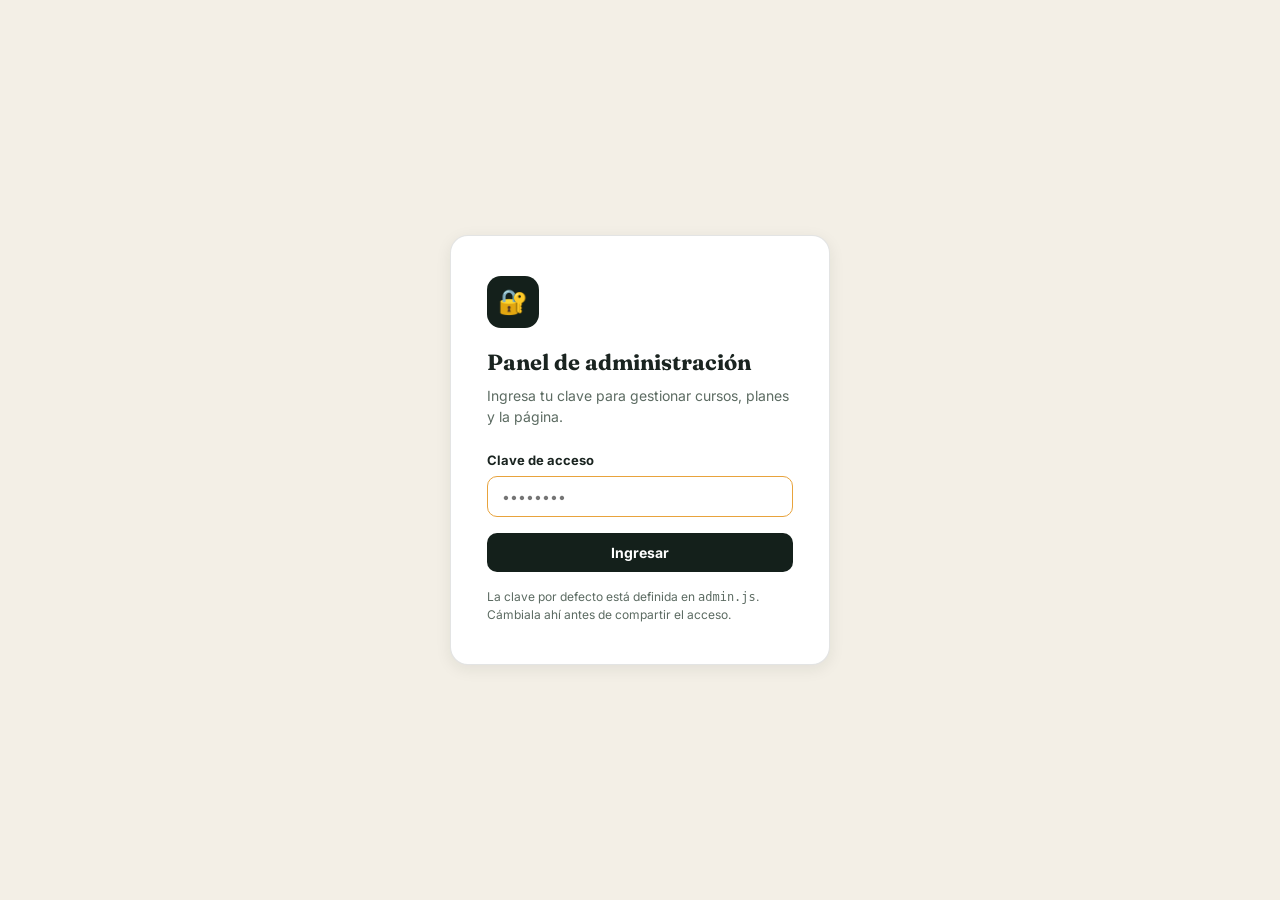
==== admin/index.html @ 1b9ebc75 "Create index.html" ====
<!DOCTYPE html>
<html lang="es-PE">
<head>
<meta charset="UTF-8">
<meta name="viewport" content="width=device-width, initial-scale=1.0">
<title>Panel de administración — El Profe Contreras</title>
<meta name="robots" content="noindex, nofollow">
<link rel="stylesheet" href="admin.css">
</head>
<body>

<!-- ===================== LOGIN ===================== -->
<div class="pantalla-login" id="pantalla-login">
  <div class="tarjeta-login">
    <div class="icono-login">🔐</div>
    <h1>Panel de administración</h1>
    <p class="subtitulo">Ingresa tu clave para gestionar cursos, planes y la página.</p>

    <div class="mensaje-error-login" id="login-error"></div>

    <form id="form-login">
      <div class="campo">
        <label for="input-clave">Clave de acceso</label>
        <input type="password" id="input-clave" placeholder="••••••••" required autofocus>
      </div>
      <button type="submit" class="btn btn-primario btn-ancho">Ingresar</button>
    </form>

    <p class="campo-ayuda" style="margin-top:16px">La clave por defecto está definida en <code>admin.js</code>. Cámbiala ahí antes de compartir el acceso.</p>
  </div>
</div>

<!-- ===================== PANEL ===================== -->
<div class="pantalla-panel" id="pantalla-panel">
  <div class="barra-superior">
    <div class="marca-admin">
      📚 El Profe Contreras <span class="badge-panel">Panel</span>
    </div>
    <div style="display:flex;align-items:center;gap:20px">
      <a href="../index.html" class="enlace-ver-sitio" target="_blank">Ver sitio público ↗</a>
      <button class="btn btn-ghost" style="color:#fff;border-color:rgba(255,255,255,0.3)" onclick="cerrarSesion()">Cerrar sesión</button>
    </div>
  </div>

  <div class="contenido-admin">
    <div class="tabs-admin">
      <button class="tab-admin activa" data-tab="cursos">📖 Cursos</button>
      <button class="tab-admin" data-tab="planes">💳 Planes / Suscripción</button>
      <button class="tab-admin" data-tab="envivo">🔴 Estado En Vivo</button>
      <button class="tab-admin" data-tab="config">⚙️ Configuración general</button>
      <button class="tab-admin" data-tab="suscriptores">📩 Boletín</button>
    </div>

    <!-- ===================== TAB: CURSOS ===================== -->
    <div class="panel-tab visible" id="panel-cursos">
      <div class="bloque">
        <h2 id="titulo-form-curso">Agregar nuevo curso</h2>
        <p class="descripcion-bloque">Estos datos aparecen tal cual en las tarjetas del sitio público.</p>

        <form id="form-curso">
          <input type="hidden" id="curso-id">
          <div class="grid-form">
            <div class="campo campo-ancho-completo">
              <label for="curso-titulo">Título del curso</label>
              <input type="text" id="curso-titulo" placeholder="Ej: Canva para crear piezas que sí venden" required>
            </div>

            <div class="campo">
              <label for="curso-categoria">Categoría</label>
              <input type="text" id="curso-categoria" placeholder="Ej: Diseño gráfico" required>
            </div>

            <div class="campo">
              <label for="curso-nivel">Nivel</label>
              <select id="curso-nivel">
                <option>Principiante</option>
                <option>Intermedio</option>
                <option>Avanzado</option>
                <option>Todo nivel</option>
                <option>Profesional</option>
              </select>
            </div>

            <div class="campo">
              <label for="curso-modalidad">Modalidad</label>
              <input type="text" id="curso-modalidad" placeholder="Ej: Grabado + Q&A en vivo" required>
            </div>

            <div class="campo">
              <label for="curso-duracion">Duración</label>
              <input type="text" id="curso-duracion" placeholder="Ej: 6 sesiones · 8 horas" required>
            </div>

            <div class="campo">
              <label for="curso-precio">Precio (S/)</label>
              <input type="number" id="curso-precio" min="0" step="1" required>
            </div>

            <div class="campo">
              <label for="curso-precio-antes">Precio anterior (opcional, para mostrar descuento)</label>
              <input type="number" id="curso-precio-antes" min="0" step="1">
            </div>

            <div class="campo">
              <label for="curso-portada">Color de portada</label>
              <select id="curso-portada">
                <option value="gradient-1">Ámbar–Salvia</option>
                <option value="gradient-2">Grafito oscuro</option>
                <option value="gradient-3">Terracota–Ámbar</option>
                <option value="gradient-4">Verde profundo</option>
                <option value="gradient-5">Ámbar–Terracota</option>
                <option value="gradient-6">Salvia–Grafito</option>
              </select>
            </div>

            <div class="campo campo-checkbox">
              <input type="checkbox" id="curso-destacado">
              <label for="curso-destacado">Marcar como "Top ventas"</label>
            </div>

            <div class="campo campo-ancho-completo">
              <label for="curso-resumen">Resumen breve (opcional)</label>
              <textarea id="curso-resumen" placeholder="1-2 líneas describiendo qué aprenderá el alumno"></textarea>
            </div>
          </div>

          <div class="acciones-form">
            <button type="submit" class="btn btn-ambar">Guardar curso</button>
            <button type="button" class="btn btn-ghost" id="btn-cancelar-edicion-curso">Cancelar edición</button>
          </div>
        </form>
      </div>

      <div class="bloque">
        <h2>Cursos publicados</h2>
        <p class="descripcion-bloque">Edita, oculta o elimina cualquier curso. Los ocultos no aparecen en el sitio público pero quedan guardados.</p>
        <div class="tabla-wrap">
          <table class="tabla-admin">
            <thead>
              <tr><th>Curso</th><th>Precio</th><th>Modalidad</th><th>Alumnos</th><th>Estado</th><th>Acciones</th></tr>
            </thead>
            <tbody id="tbody-cursos"></tbody>
          </table>
        </div>
      </div>
    </div>

    <!-- ===================== TAB: PLANES ===================== -->
    <div class="panel-tab" id="panel-planes">
      <div class="bloque">
        <h2>Agregar / editar plan de suscripción</h2>
        <p class="descripcion-bloque">Escribe un beneficio por línea — cada línea se muestra como un ítem con check en la tarjeta del plan.</p>

        <form id="form-plan">
          <input type="hidden" id="plan-id">
          <div class="grid-form">
            <div class="campo">
              <label for="plan-nombre">Nombre del plan</label>
              <input type="text" id="plan-nombre" placeholder="Ej: Suscripción mensual" required>
            </div>
            <div class="campo">
              <label for="plan-precio">Precio (S/)</label>
              <input type="number" id="plan-precio" min="0" step="1" required>
            </div>
            <div class="campo">
              <label for="plan-periodo">Periodo (texto libre)</label>
              <input type="text" id="plan-periodo" placeholder="Ej: mes" required>
            </div>
            <div class="campo campo-checkbox">
              <input type="checkbox" id="plan-destacado">
              <label for="plan-destacado">Marcar como "Más elegido"</label>
            </div>
            <div class="campo campo-ancho-completo">
              <label for="plan-beneficios">Beneficios (uno por línea)</label>
              <textarea id="plan-beneficios" rows="4" placeholder="Acceso a todos los cursos grabados&#10;Clases en vivo mensuales&#10;Comunidad privada de WhatsApp" required></textarea>
            </div>
          </div>
          <div class="acciones-form">
            <button type="submit" class="btn btn-ambar">Guardar plan</button>
          </div>
        </form>
      </div>

      <div class="bloque">
        <h2>Planes activos</h2>
        <div class="tabla-wrap">
          <table class="tabla-admin">
            <thead><tr><th>Plan</th><th>Precio</th><th>Estado</th><th>Acciones</th></tr></thead>
            <tbody id="tbody-planes"></tbody>
          </table>
        </div>
      </div>
    </div>

    <!-- ===================== TAB: EN VIVO ===================== -->
    <div class="panel-tab" id="panel-envivo">
      <div class="bloque">
        <h2>Control de transmisión en vivo</h2>
        <p class="descripcion-bloque">Actívalo justo cuando empieces tu TikTok Live o clase en vivo. Aparece como franja destacada arriba del sitio y como aviso en el footer.</p>

        <div id="indicador-envivo-estado" class="indicador-envivo inactivo"></div>

        <form id="form-envivo">
          <div class="switch-envivo-wrap">
            <label class="switch">
              <input type="checkbox" id="envivo-switch">
              <span class="switch-slider"></span>
            </label>
            <div class="switch-label">
              Activar aviso "EN VIVO" en el sitio
              <span>Se muestra apenas guardas este formulario</span>
            </div>
          </div>

          <div class="grid-form">
            <div class="campo campo-ancho-completo">
              <label for="envivo-titulo">Título de la transmisión / clase</label>
              <input type="text" id="envivo-titulo" placeholder="Ej: Canva para negocios">
            </div>
            <div class="campo">
              <label for="envivo-plataforma">Plataforma</label>
              <input type="text" id="envivo-plataforma" placeholder="Ej: TikTok Live, Zoom, Google Meet">
            </div>
            <div class="campo">
              <label for="envivo-url">Enlace para entrar</label>
              <input type="url" id="envivo-url" placeholder="https://www.tiktok.com/@tuusuario/live">
            </div>
          </div>

          <div class="acciones-form">
            <button type="submit" class="btn btn-ambar">Guardar y actualizar estado</button>
          </div>
        </form>
      </div>
    </div>

    <!-- ===================== TAB: CONFIGURACIÓN GENERAL ===================== -->
    <div class="panel-tab" id="panel-config">
      <div class="bloque">
        <h2>Datos generales del sitio</h2>
        <p class="descripcion-bloque">Marca, WhatsApp, métodos de pago y redes sociales. Se aplican en todo el sitio público.</p>

        <form id="form-config">
          <h3 style="font-size:14px;margin-bottom:12px;color:var(--texto-secundario)">MARCA</h3>
          <div class="grid-form" style="margin-bottom:24px">
            <div class="campo">
              <label for="config-nombre-marca">Nombre de la marca</label>
              <input type="text" id="config-nombre-marca" required>
            </div>
            <div class="campo">
              <label for="config-tagline">Frase / tagline corto</label>
              <input type="text" id="config-tagline" required>
            </div>
          </div>

          <h3 style="font-size:14px;margin-bottom:12px;color:var(--texto-secundario)">WHATSAPP</h3>
          <div class="grid-form" style="margin-bottom:24px">
            <div class="campo">
              <label for="config-whatsapp-numero">Número de WhatsApp (solo dígitos, con código de país)</label>
              <input type="text" id="config-whatsapp-numero" placeholder="51999999999" required>
              <span class="campo-ayuda">Perú: empieza con 51, sin + ni espacios. Ej: 51987654321</span>
            </div>
            <div class="campo">
              <label for="config-whatsapp-mensaje">Mensaje automático general</label>
              <input type="text" id="config-whatsapp-mensaje" required>
            </div>
          </div>

          <h3 style="font-size:14px;margin-bottom:12px;color:var(--texto-secundario)">MÉTODOS DE PAGO</h3>
          <div class="grid-form" style="margin-bottom:24px">
            <div class="campo">
              <label for="config-yape-numero">Número Yape</label>
              <input type="text" id="config-yape-numero" required>
            </div>
            <div class="campo">
              <label for="config-yape-titular">Titular de Yape</label>
              <input type="text" id="config-yape-titular" required>
            </div>
            <div class="campo">
              <label for="config-plin-numero">Número Plin</label>
              <input type="text" id="config-plin-numero" required>
            </div>
          </div>

          <h3 style="font-size:14px;margin-bottom:12px;color:var(--texto-secundario)">REDES SOCIALES</h3>
          <div class="grid-form">
            <div class="campo">
              <label for="config-tiktok">TikTok (URL completa)</label>
              <input type="url" id="config-tiktok" placeholder="https://www.tiktok.com/@usuario">
            </div>
            <div class="campo">
              <label for="config-instagram">Instagram (URL completa)</label>
              <input type="url" id="config-instagram" placeholder="https://www.instagram.com/usuario">
            </div>
            <div class="campo">
              <label for="config-facebook">Facebook (URL completa)</label>
              <input type="url" id="config-facebook" placeholder="https://www.facebook.com/usuario">
            </div>
          </div>

          <div class="acciones-form">
            <button type="submit" class="btn btn-ambar">Guardar configuración</button>
          </div>
        </form>
      </div>
    </div>

    <!-- ===================== TAB: SUSCRIPTORES ===================== -->
    <div class="panel-tab" id="panel-suscriptores">
      <div class="bloque">
        <h2>Suscriptores del boletín (<span id="contador-suscriptores">0</span>)</h2>
        <p class="descripcion-bloque">Personas que dejaron su correo en el popup del sitio. Expórtalos para tus futuras campañas de email marketing.</p>

        <div class="acciones-form" style="margin-bottom:20px">
          <button class="btn btn-primario" id="btn-exportar-csv">⬇ Exportar a CSV</button>
        </div>

        <div class="tabla-wrap">
          <table class="tabla-admin">
            <thead><tr><th>Correo</th><th>Fecha de suscripción</th><th>Acciones</th></tr></thead>
            <tbody id="tbody-suscriptores"></tbody>
          </table>
        </div>
      </div>
    </div>
  </div>
</div>

<!-- ===================== MODAL CONFIRMAR BORRADO ===================== -->
<div class="modal-overlay" id="modal-confirmar-borrado">
  <div class="modal-caja">
    <h3>¿Eliminar curso?</h3>
    <p id="texto-confirmar-borrado"></p>
    <div class="modal-acciones">
      <button class="btn btn-ghost" onclick="cerrarModalBorrado()">Cancelar</button>
      <button class="btn btn-primario" style="background:var(--terracota)" onclick="ejecutarEliminarCurso()">Sí, eliminar</button>
    </div>
  </div>
</div>

<!-- ===================== AVISO FLOTANTE ===================== -->
<div class="aviso-flotante" id="aviso-flotante"></div>

<script src="../assets/js/datastore.js"></script>
<script src="admin.js"></script>
</body>
</html>
---- admin/admin.css ----
@import url('https://fonts.googleapis.com/css2?family=Fraunces:opsz,wght@9..144,500;9..144,600;9..144,700&family=Inter:wght@400;500;600;700;800&display=swap');

:root {
  --grafito-950: #14201b;
  --grafito-900: #1a2420;
  --grafito-800: #233029;
  --grafito-700: #324339;
  --crema: #f3efe6;
  --crema-suave: #faf8f3;
  --ambar: #e8a33d;
  --ambar-fuerte: #d68e26;
  --salvia: #7ba88c;
  --salvia-fuerte: #5c8a6f;
  --terracota: #c25b3f;
  --texto-principal: #1a2420;
  --texto-secundario: #5c6b62;
  --borde-suave: rgba(26, 36, 32, 0.12);
  --sombra-suave: 0 4px 16px rgba(20, 32, 27, 0.08);
  --font-display: 'Fraunces', Georgia, serif;
  --font-body: 'Inter', sans-serif;
}

* { box-sizing: border-box; margin: 0; padding: 0; }

body {
  font-family: var(--font-body);
  background: var(--crema);
  color: var(--texto-principal);
  line-height: 1.5;
}

/* ===================== LOGIN ===================== */
.pantalla-login {
  min-height: 100vh;
  display: flex;
  align-items: center;
  justify-content: center;
  padding: 24px;
}

.tarjeta-login {
  background: #fff;
  border-radius: 18px;
  padding: 40px 36px;
  max-width: 380px;
  width: 100%;
  box-shadow: var(--sombra-suave);
  border: 1px solid var(--borde-suave);
}

.tarjeta-login .icono-login {
  width: 52px;
  height: 52px;
  border-radius: 14px;
  background: var(--grafito-950);
  color: var(--ambar);
  display: flex;
  align-items: center;
  justify-content: center;
  font-size: 24px;
  margin-bottom: 18px;
}

.tarjeta-login h1 {
  font-family: var(--font-display);
  font-size: 22px;
  margin-bottom: 6px;
}

.tarjeta-login p.subtitulo {
  color: var(--texto-secundario);
  font-size: 14px;
  margin-bottom: 24px;
}

.campo {
  display: flex;
  flex-direction: column;
  gap: 6px;
  margin-bottom: 16px;
}

.campo label {
  font-size: 13px;
  font-weight: 700;
  color: var(--texto-principal);
}

.campo input,
.campo select,
.campo textarea {
  padding: 11px 14px;
  border: 1.5px solid var(--borde-suave);
  border-radius: 10px;
  font-size: 14px;
  font-family: inherit;
  background: #fff;
  width: 100%;
}

.campo input:focus,
.campo select:focus,
.campo textarea:focus {
  outline: none;
  border-color: var(--ambar);
}

.campo textarea { resize: vertical; min-height: 80px; }

.campo-ayuda {
  font-size: 12px;
  color: var(--texto-secundario);
}

.campo-checkbox {
  display: flex;
  align-items: center;
  gap: 8px;
  flex-direction: row;
}
.campo-checkbox input { width: auto; }
.campo-checkbox label { font-size: 14px; font-weight: 600; }

.mensaje-error-login {
  display: none;
  background: rgba(194,91,63,0.1);
  color: var(--terracota);
  padding: 10px 14px;
  border-radius: 8px;
  font-size: 13px;
  margin-bottom: 16px;
}
.mensaje-error-login.visible { display: block; }

/* ===================== BOTONES ===================== */
.btn {
  display: inline-flex;
  align-items: center;
  justify-content: center;
  gap: 8px;
  padding: 11px 20px;
  border-radius: 10px;
  font-weight: 700;
  font-size: 14px;
  font-family: inherit;
  cursor: pointer;
  border: none;
  transition: all 0.15s ease;
}

.btn-primario { background: var(--grafito-950); color: #fff; }
.btn-primario:hover { background: var(--grafito-800); }

.btn-ambar { background: var(--ambar); color: var(--grafito-950); }
.btn-ambar:hover { background: var(--ambar-fuerte); }

.btn-ghost { background: transparent; border: 1.5px solid var(--borde-suave); color: var(--texto-principal); }
.btn-ghost:hover { border-color: var(--grafito-900); }

.btn-ancho { width: 100%; }

/* ===================== LAYOUT PANEL ===================== */
.pantalla-panel { display: none; min-height: 100vh; }

.barra-superior {
  background: var(--grafito-950);
  color: #fff;
  padding: 16px 28px;
  display: flex;
  justify-content: space-between;
  align-items: center;
}

.barra-superior .marca-admin {
  display: flex;
  align-items: center;
  gap: 10px;
  font-family: var(--font-display);
  font-size: 18px;
  font-weight: 600;
}

.barra-superior .marca-admin .badge-panel {
  background: var(--ambar);
  color: var(--grafito-950);
  font-size: 11px;
  font-weight: 800;
  text-transform: uppercase;
  padding: 3px 9px;
  border-radius: 999px;
}

.enlace-ver-sitio {
  color: rgba(255,255,255,0.8);
  font-size: 13.5px;
  font-weight: 600;
  text-decoration: none;
}
.enlace-ver-sitio:hover { color: var(--ambar); }

.contenido-admin {
  max-width: 1180px;
  margin: 0 auto;
  padding: 28px 24px 60px;
}

/* ===================== TABS ===================== */
.tabs-admin {
  display: flex;
  gap: 6px;
  margin-bottom: 28px;
  overflow-x: auto;
  border-bottom: 1.5px solid var(--borde-suave);
}

.tab-admin {
  background: none;
  border: none;
  padding: 12px 18px;
  font-family: inherit;
  font-size: 14px;
  font-weight: 700;
  color: var(--texto-secundario);
  cursor: pointer;
  border-bottom: 3px solid transparent;
  white-space: nowrap;
}

.tab-admin.activa {
  color: var(--grafito-900);
  border-bottom-color: var(--ambar);
}

.panel-tab { display: none; }
.panel-tab.visible { display: block; animation: aparecer 0.2s ease; }

@keyframes aparecer {
  from { opacity: 0; transform: translateY(6px); }
  to { opacity: 1; transform: translateY(0); }
}

/* ===================== TARJETAS / SECCIONES ===================== */
.bloque {
  background: #fff;
  border-radius: 16px;
  padding: 26px;
  border: 1px solid var(--borde-suave);
  margin-bottom: 24px;
}

.bloque h2 {
  font-family: var(--font-display);
  font-size: 19px;
  margin-bottom: 4px;
}

.bloque .descripcion-bloque {
  color: var(--texto-secundario);
  font-size: 13.5px;
  margin-bottom: 20px;
}

.grid-form {
  display: grid;
  grid-template-columns: repeat(2, 1fr);
  gap: 16px;
}

.grid-form .campo-ancho-completo { grid-column: 1 / -1; }

.acciones-form {
  display: flex;
  gap: 10px;
  margin-top: 8px;
}

/* ===================== TABLAS ===================== */
.tabla-wrap { overflow-x: auto; }

table.tabla-admin {
  width: 100%;
  border-collapse: collapse;
  font-size: 13.5px;
}

table.tabla-admin th {
  text-align: left;
  padding: 10px 12px;
  background: var(--crema);
  color: var(--texto-secundario);
  font-size: 12px;
  text-transform: uppercase;
  letter-spacing: 0.03em;
  font-weight: 800;
  border-bottom: 1.5px solid var(--borde-suave);
}

table.tabla-admin td {
  padding: 12px;
  border-bottom: 1px solid var(--borde-suave);
  vertical-align: middle;
}

.texto-mini { font-size: 12px; color: var(--texto-secundario); }

.celda-vacia { text-align: center; padding: 30px; color: var(--texto-secundario); }

.celda-acciones { display: flex; gap: 6px; }

.btn-accion {
  background: var(--crema);
  border-radius: 8px;
  width: 32px;
  height: 32px;
  display: flex;
  align-items: center;
  justify-content: center;
  font-size: 14px;
  cursor: pointer;
  border: 1px solid var(--borde-suave);
}
.btn-accion:hover { background: #fff; border-color: var(--grafito-900); }
.btn-accion.btn-peligro:hover { border-color: var(--terracota); background: rgba(194,91,63,0.08); }

.badge-estado {
  font-size: 11.5px;
  font-weight: 800;
  padding: 4px 10px;
  border-radius: 999px;
  text-transform: uppercase;
}
.badge-visible { background: rgba(123,168,140,0.18); color: var(--salvia-fuerte); }
.badge-oculto { background: rgba(194,91,63,0.12); color: var(--terracota); }

/* ===================== ESTADO EN VIVO ===================== */
.indicador-envivo {
  display: inline-flex;
  align-items: center;
  gap: 8px;
  padding: 10px 16px;
  border-radius: 10px;
  font-weight: 700;
  font-size: 14px;
  margin-bottom: 20px;
}
.indicador-envivo.activo { background: rgba(232,163,61,0.15); color: var(--ambar-fuerte); }
.indicador-envivo.inactivo { background: var(--crema); color: var(--texto-secundario); }

.switch-envivo-wrap {
  display: flex;
  align-items: center;
  gap: 12px;
  margin-bottom: 20px;
  padding: 16px;
  background: var(--crema);
  border-radius: 12px;
}

.switch {
  position: relative;
  width: 50px;
  height: 28px;
  flex-shrink: 0;
}

.switch input { opacity: 0; width: 0; height: 0; }

.switch-slider {
  position: absolute;
  cursor: pointer;
  inset: 0;
  background: #ccc;
  border-radius: 999px;
  transition: 0.2s;
}

.switch-slider::before {
  content: '';
  position: absolute;
  height: 22px;
  width: 22px;
  left: 3px;
  bottom: 3px;
  background: #fff;
  border-radius: 50%;
  transition: 0.2s;
}

.switch input:checked + .switch-slider { background: var(--terracota); }
.switch input:checked + .switch-slider::before { transform: translateX(22px); }

.switch-label { font-weight: 700; font-size: 14.5px; }
.switch-label span { display: block; font-weight: 500; font-size: 12.5px; color: var(--texto-secundario); }

/* ===================== MODAL CONFIRMAR ===================== */
.modal-overlay {
  position: fixed;
  inset: 0;
  background: rgba(20,32,27,0.55);
  display: none;
  align-items: center;
  justify-content: center;
  z-index: 500;
  padding: 20px;
}
.modal-overlay.visible { display: flex; }

.modal-caja {
  background: #fff;
  border-radius: 16px;
  padding: 28px;
  max-width: 380px;
  width: 100%;
}

.modal-caja h3 { font-family: var(--font-display); font-size: 19px; margin-bottom: 10px; }
.modal-caja p { font-size: 14px; color: var(--texto-secundario); margin-bottom: 22px; }
.modal-acciones { display: flex; gap: 10px; justify-content: flex-end; }

/* ===================== AVISO FLOTANTE (toast) ===================== */
.aviso-flotante {
  position: fixed;
  bottom: 24px;
  right: 24px;
  background: var(--grafito-950);
  color: #fff;
  padding: 14px 20px;
  border-radius: 10px;
  font-size: 14px;
  font-weight: 600;
  box-shadow: var(--sombra-suave);
  z-index: 600;
  display: none;
  max-width: 320px;
}
.aviso-flotante.visible { display: block; animation: aparecer 0.2s ease; }
.aviso-flotante.error { background: var(--terracota); }

/* ===================== RESPONSIVE ===================== */
@media (max-width: 720px) {
  .grid-form { grid-template-columns: 1fr; }
  .barra-superior { padding: 14px 18px; }
  .contenido-admin { padding: 20px 14px 50px; }
  table.tabla-admin { font-size: 12.5px; }
}
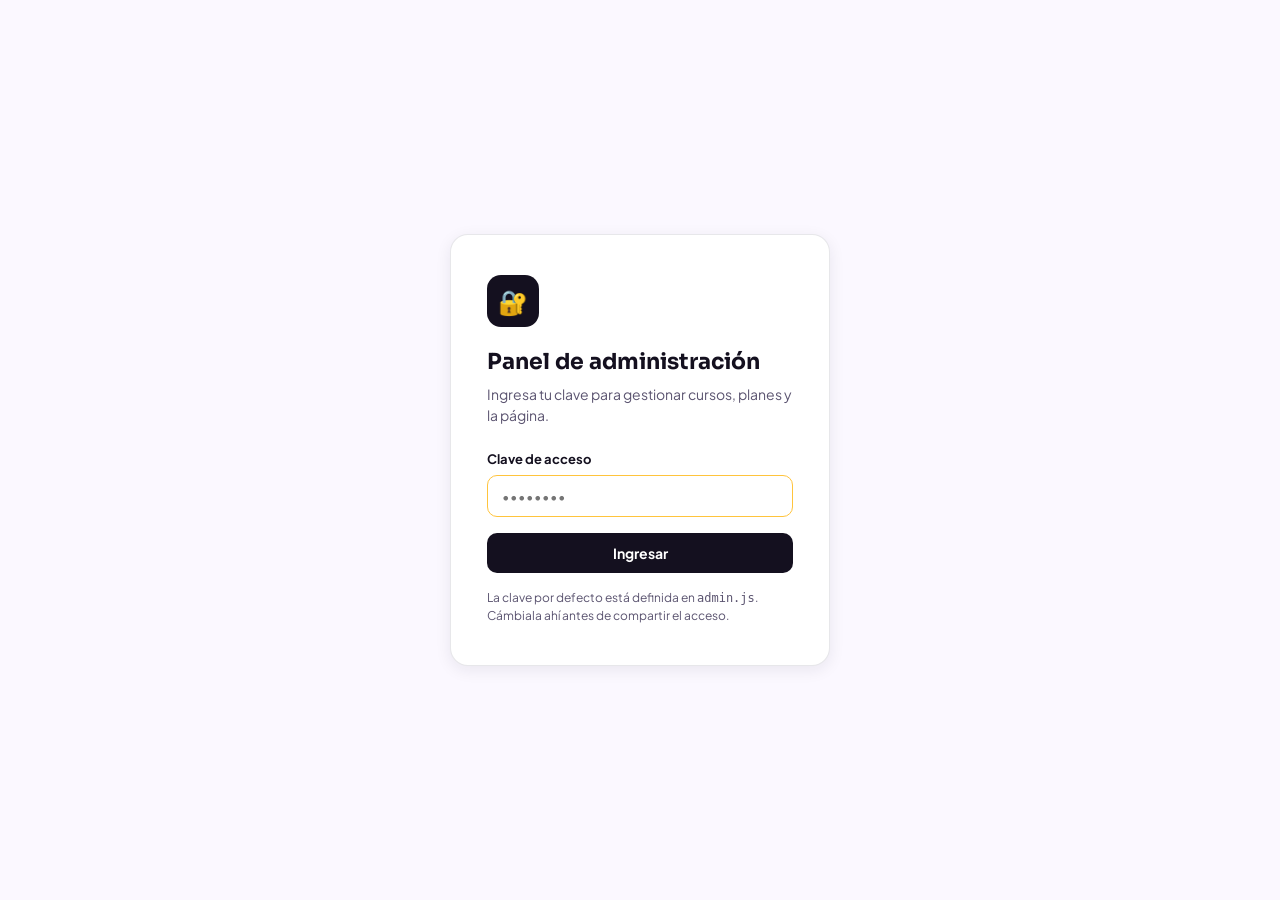
==== commit 6d7fded8: "Update index.html" ====
--- a/admin/index.html
+++ b/admin/index.html
@@ -44,15 +44,99 @@
 
   <div class="contenido-admin">
     <div class="tabs-admin">
-      <button class="tab-admin activa" data-tab="cursos">📖 Cursos</button>
+      <button class="tab-admin activa" data-tab="hero">🎬 Hero (inicio)</button>
+      <button class="tab-admin" data-tab="cursos">📖 Cursos</button>
       <button class="tab-admin" data-tab="planes">💳 Planes / Suscripción</button>
       <button class="tab-admin" data-tab="envivo">🔴 Estado En Vivo</button>
       <button class="tab-admin" data-tab="config">⚙️ Configuración general</button>
       <button class="tab-admin" data-tab="suscriptores">📩 Boletín</button>
     </div>
 
+    <!-- ===================== TAB: HERO / SLIDES ===================== -->
+    <div class="panel-tab visible" id="panel-hero">
+      <div class="bloque">
+        <h2 id="titulo-form-slide">Agregar nuevo slide del hero</h2>
+        <p class="descripcion-bloque">Estos son los slides que rotan en la portada de tu página de inicio. El texto entre el título y el "acento" se resalta en amarillo automáticamente si coincide exactamente.</p>
+
+        <form id="form-slide">
+          <input type="hidden" id="slide-id">
+          <div class="grid-form">
+            <div class="campo campo-ancho-completo">
+              <label for="slide-eyebrow">Etiqueta superior (con emoji opcional)</label>
+              <input type="text" id="slide-eyebrow" placeholder="Ej: 📖 Aprende con quien lo aplica todos los días" required>
+            </div>
+
+            <div class="campo campo-ancho-completo">
+              <label for="slide-titulo">Título principal</label>
+              <input type="text" id="slide-titulo" placeholder="Ej: Aprende diseño, IA y marketing con resultados reales" required>
+            </div>
+
+            <div class="campo campo-ancho-completo">
+              <label for="slide-acento">Palabra(s) a resaltar en amarillo (debe coincidir exactamente con parte del título)</label>
+              <input type="text" id="slide-acento" placeholder="Ej: diseño, IA y marketing">
+            </div>
+
+            <div class="campo campo-ancho-completo">
+              <label for="slide-texto">Texto de apoyo (1-2 líneas)</label>
+              <textarea id="slide-texto" required></textarea>
+            </div>
+
+            <div class="campo">
+              <label for="slide-fondo">Color de fondo</label>
+              <select id="slide-fondo">
+                <option value="hero-slide-bg-1">Violeta</option>
+                <option value="hero-slide-bg-2">Verde menta</option>
+                <option value="hero-slide-bg-3">Coral</option>
+              </select>
+            </div>
+
+            <div class="campo">
+              <label for="slide-ilustracion">Ilustración</label>
+              <select id="slide-ilustracion">
+                <option value="pantalla">Pantalla / clase</option>
+                <option value="transmision">Transmisión en vivo</option>
+                <option value="pago">Pago / Yape</option>
+              </select>
+            </div>
+
+            <div class="campo">
+              <label for="slide-boton-texto">Texto del botón</label>
+              <input type="text" id="slide-boton-texto" placeholder="Ej: Ver todos los cursos" required>
+            </div>
+
+            <div class="campo">
+              <label for="slide-boton-enlace">Enlace del botón (página del sitio)</label>
+              <select id="slide-boton-enlace">
+                <option value="cursos.html">Cursos</option>
+                <option value="mentorias.html">Mentorías</option>
+                <option value="planes.html">Suscripción</option>
+                <option value="como-pagar.html">Cómo pagar</option>
+                <option value="contacto.html">Contacto</option>
+              </select>
+            </div>
+          </div>
+
+          <div class="acciones-form">
+            <button type="submit" class="btn btn-ambar">Guardar slide</button>
+            <button type="button" class="btn btn-ghost" id="btn-cancelar-edicion-slide">Cancelar edición</button>
+          </div>
+        </form>
+      </div>
+
+      <div class="bloque">
+        <h2>Slides activos</h2>
+        <p class="descripcion-bloque">Rotan automáticamente cada 6 segundos en el orden que aparecen aquí. Necesitas al menos 1 slide visible.</p>
+        <div class="tabla-wrap">
+          <table class="tabla-admin">
+            <thead><tr><th>Título</th><th>Botón</th><th>Estado</th><th>Acciones</th></tr></thead>
+            <tbody id="tbody-slides"></tbody>
+          </table>
+        </div>
+      </div>
+    </div>
+
     <!-- ===================== TAB: CURSOS ===================== -->
-    <div class="panel-tab visible" id="panel-cursos">
+    <div class="panel-tab" id="panel-cursos">
       <div class="bloque">
         <h2 id="titulo-form-curso">Agregar nuevo curso</h2>
         <p class="descripcion-bloque">Estos datos aparecen tal cual en las tarjetas del sitio público.</p>
--- a/admin/admin.css
+++ b/admin/admin.css
@@ -1,23 +1,32 @@
-@import url('https://fonts.googleapis.com/css2?family=Fraunces:opsz,wght@9..144,500;9..144,600;9..144,700&family=Inter:wght@400;500;600;700;800&display=swap');
+@import url('https://fonts.googleapis.com/css2?family=Sora:wght@500;600;700;800&family=Plus+Jakarta+Sans:wght@400;500;600;700;800&display=swap');
 
 :root {
-  --grafito-950: #14201b;
-  --grafito-900: #1a2420;
-  --grafito-800: #233029;
-  --grafito-700: #324339;
-  --crema: #f3efe6;
-  --crema-suave: #faf8f3;
-  --ambar: #e8a33d;
-  --ambar-fuerte: #d68e26;
-  --salvia: #7ba88c;
-  --salvia-fuerte: #5c8a6f;
-  --terracota: #c25b3f;
-  --texto-principal: #1a2420;
-  --texto-secundario: #5c6b62;
-  --borde-suave: rgba(26, 36, 32, 0.12);
-  --sombra-suave: 0 4px 16px rgba(20, 32, 27, 0.08);
-  --font-display: 'Fraunces', Georgia, serif;
-  --font-body: 'Inter', sans-serif;
+  --tinta: #14101F;
+  --violeta: #6D4CF2;
+  --violeta-oscuro: #4B2FD6;
+  --coral: #FF6B5B;
+  --coral-fuerte: #F5503D;
+  --menta: #1FC9A3;
+  --menta-fuerte: #0EA989;
+  --amarillo: #FFC43D;
+  --crema: #FBF8FF;
+  --gris-texto: #5B5470;
+  --gris-borde: rgba(28, 21, 48, 0.1);
+  --sombra-suave: 0 4px 16px rgba(28, 21, 48, 0.08);
+  --font-display: 'Sora', sans-serif;
+  --font-body: 'Plus Jakarta Sans', sans-serif;
+  /* Alias de compatibilidad con nombres anteriores usados más abajo en este archivo */
+  --grafito-950: var(--tinta);
+  --grafito-900: var(--tinta);
+  --grafito-800: #2B2440;
+  --ambar: var(--amarillo);
+  --ambar-fuerte: #E0AC1F;
+  --salvia: var(--menta);
+  --salvia-fuerte: var(--menta-fuerte);
+  --terracota: var(--coral-fuerte);
+  --texto-principal: var(--tinta);
+  --texto-secundario: var(--gris-texto);
+  --borde-suave: var(--gris-borde);
 }
 
 * { box-sizing: border-box; margin: 0; padding: 0; }
